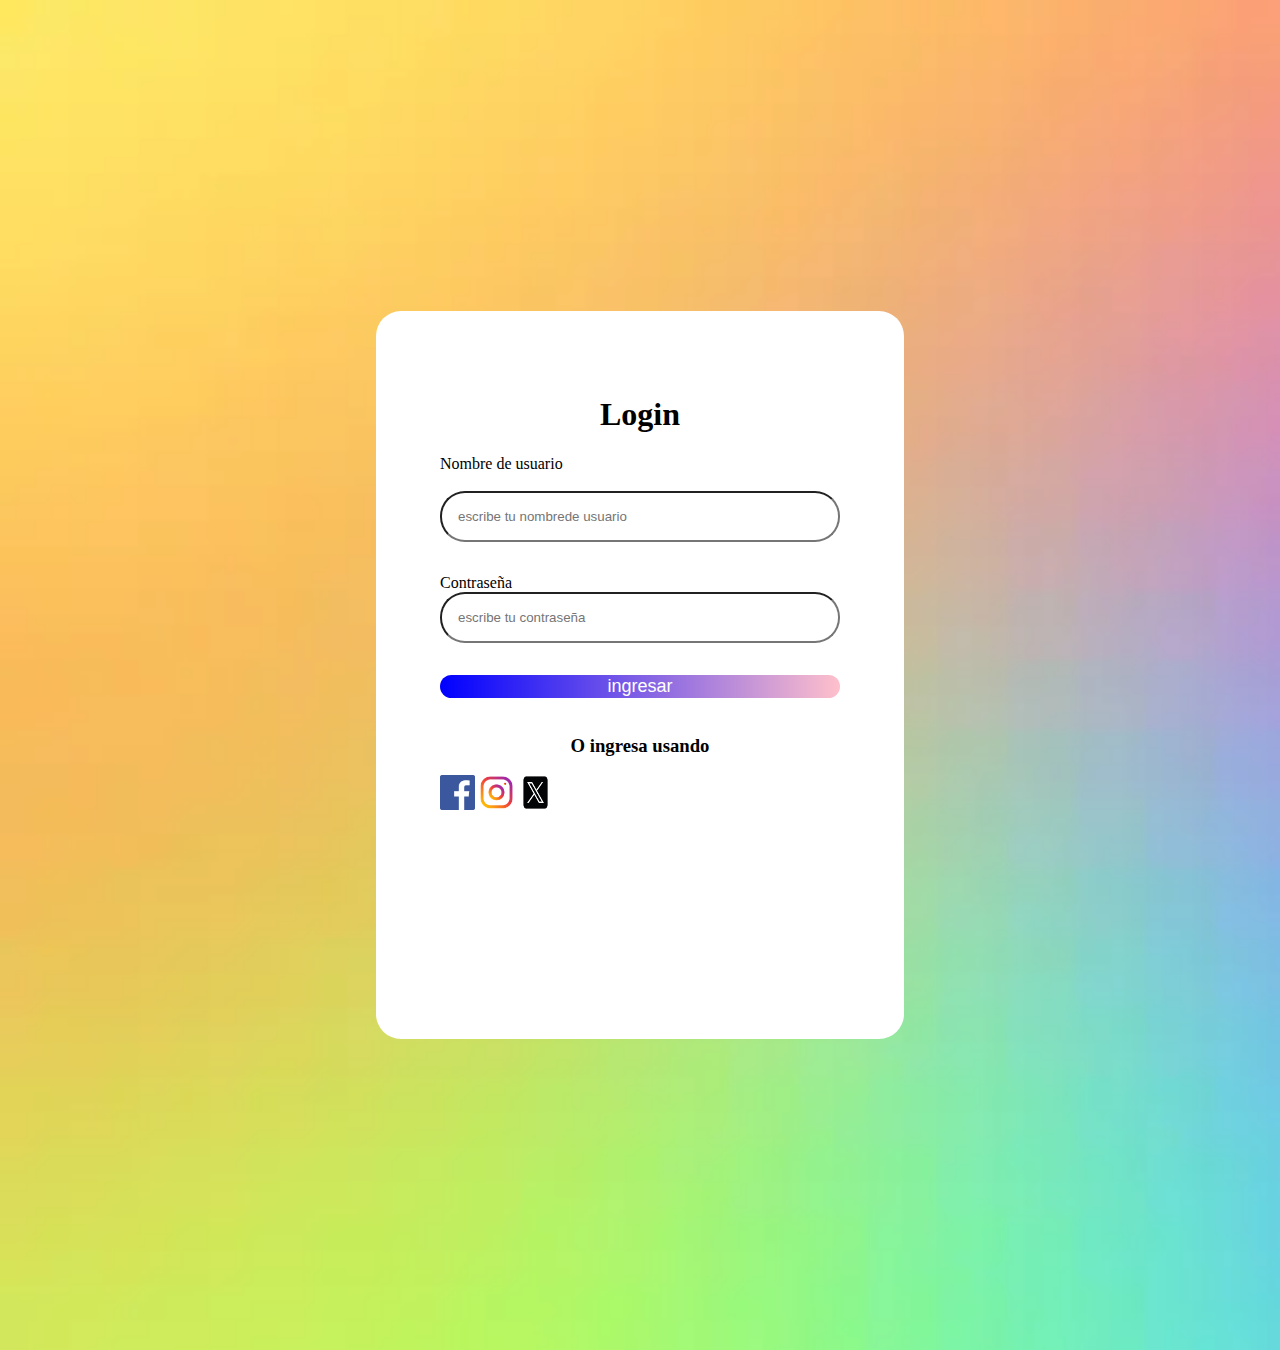
==== index.html @ 37881774 "hola" ====
<!DOCTYPE html>
<html lang="en">
<head>
    <meta charset="UTF-8">
    <meta name="viewport" content="width=device-width, initial-scale=1.0">
    <title>formulario</title>
    <link rel="stylesheet" href=".\index.css">
</head>
<body>
    <div class="container">
        <form class="Login">
            <h1>Login</h1>
            <label for="usuario">Nombre de usuario</label> <br>
            <input type="usuario" placeholder="escribe tu nombrede usuario">
            <label for="contraseña">Contraseña</label>
            <input type="contraseña" placeholder="escribe tu contraseña">
            <button type="submit"> ingresar </button> <br>
        </form>
        <h3>O ingresa usando</h3>
        <div class="social media">
            <a href="fc"><img src="fb.png" alt="Facebook" width="35px" height="35px"></a>
            <a href="instragram"><img src="instragram.webp" alt="instagram" width="35px" height="35px"></a>
            <a href="x"> <img src="dc14bf8657854c461a858844f8d04009.png" alt="x" width="35px" height="35px"></a>
        </div>
        </div>


</body>
</html>
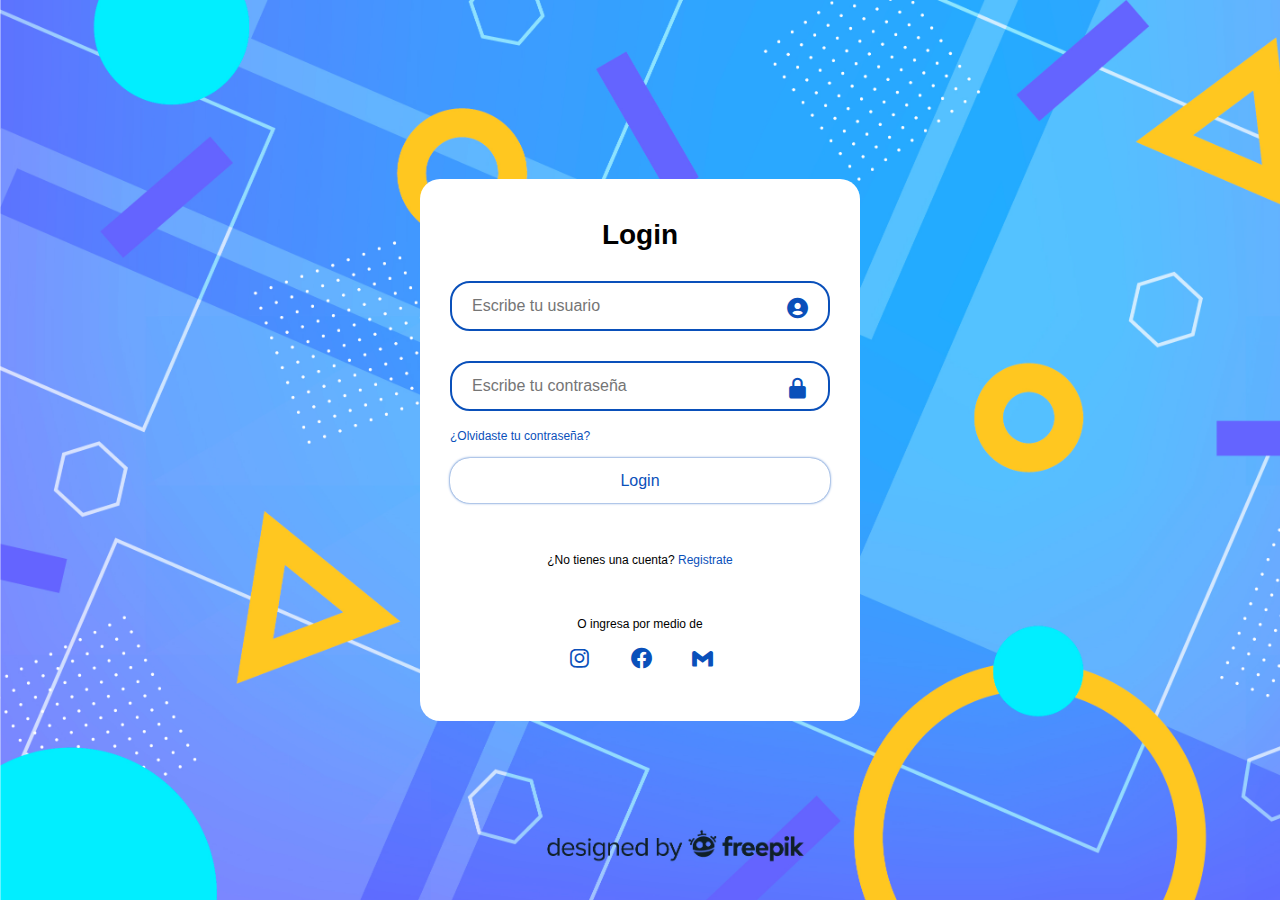
==== commit 55192d22: "final" ====
--- a/index.html
+++ b/index.html
@@ -3,27 +3,53 @@
 <head>
     <meta charset="UTF-8">
     <meta name="viewport" content="width=device-width, initial-scale=1.0">
-    <title>formulario</title>
+    <title>Login</title>
     <link rel="stylesheet" href=".\index.css">
+    <link href='https://unpkg.com/boxicons@2.1.4/css/boxicons.min.css' rel='stylesheet'>
+
 </head>
 <body>
-    <div class="container">
-        <form class="Login">
-            <h1>Login</h1>
-            <label for="usuario">Nombre de usuario</label> <br>
-            <input type="usuario" placeholder="escribe tu nombrede usuario">
-            <label for="contraseña">Contraseña</label>
-            <input type="contraseña" placeholder="escribe tu contraseña">
-            <button type="submit"> ingresar </button> <br>
-        </form>
-        <h3>O ingresa usando</h3>
-        <div class="social media">
-            <a href="fc"><img src="fb.png" alt="Facebook" width="35px" height="35px"></a>
-            <a href="instragram"><img src="instragram.webp" alt="instagram" width="35px" height="35px"></a>
-            <a href="x"> <img src="dc14bf8657854c461a858844f8d04009.png" alt="x" width="35px" height="35px"></a>
-        </div>
-        </div>
+  <div class="contenedor"> 
+    <form action="">
+         <h1>Login</h1>
+
+         <div class="llenar">
+            <input type="text" placeholder="Escribe tu usuario" required>
+            <i class='bx bxs-user-circle'></i>
+         </div>
+
+         <div class="llenar">
+            <input type="password" placeholder="Escribe tu contraseña" required>
+            <i class='bx bxs-lock-alt'></i>
+         </div>
+
+         <div class="olvidar">
+            <a href="#">¿Olvidaste tu contraseña?</a>
+         </div>
+
+         <button type="submit" class="boton">Login</button>
+
+         <div class="registrarme">
+            <p>¿No tienes una cuenta? <a href="# ">Registrate</a></p>
+
+         </div>
+         <div class="registro2">
+            <p>O ingresa por medio de</p> 
+            <div class="igt"> <i class='bx bxl-instagram' ></i> 
+            </div>
 
 
-</body>
-</html>+            <div class="fcb">
+                <i class='bx bxl-facebook-circle' ></i>
+
+            </div>
+
+            <div class="mails">
+                <i class='bx bxl-gmail' ></i>
+            </div>
+         </div>
+
+
+
+    </form>
+  </div>